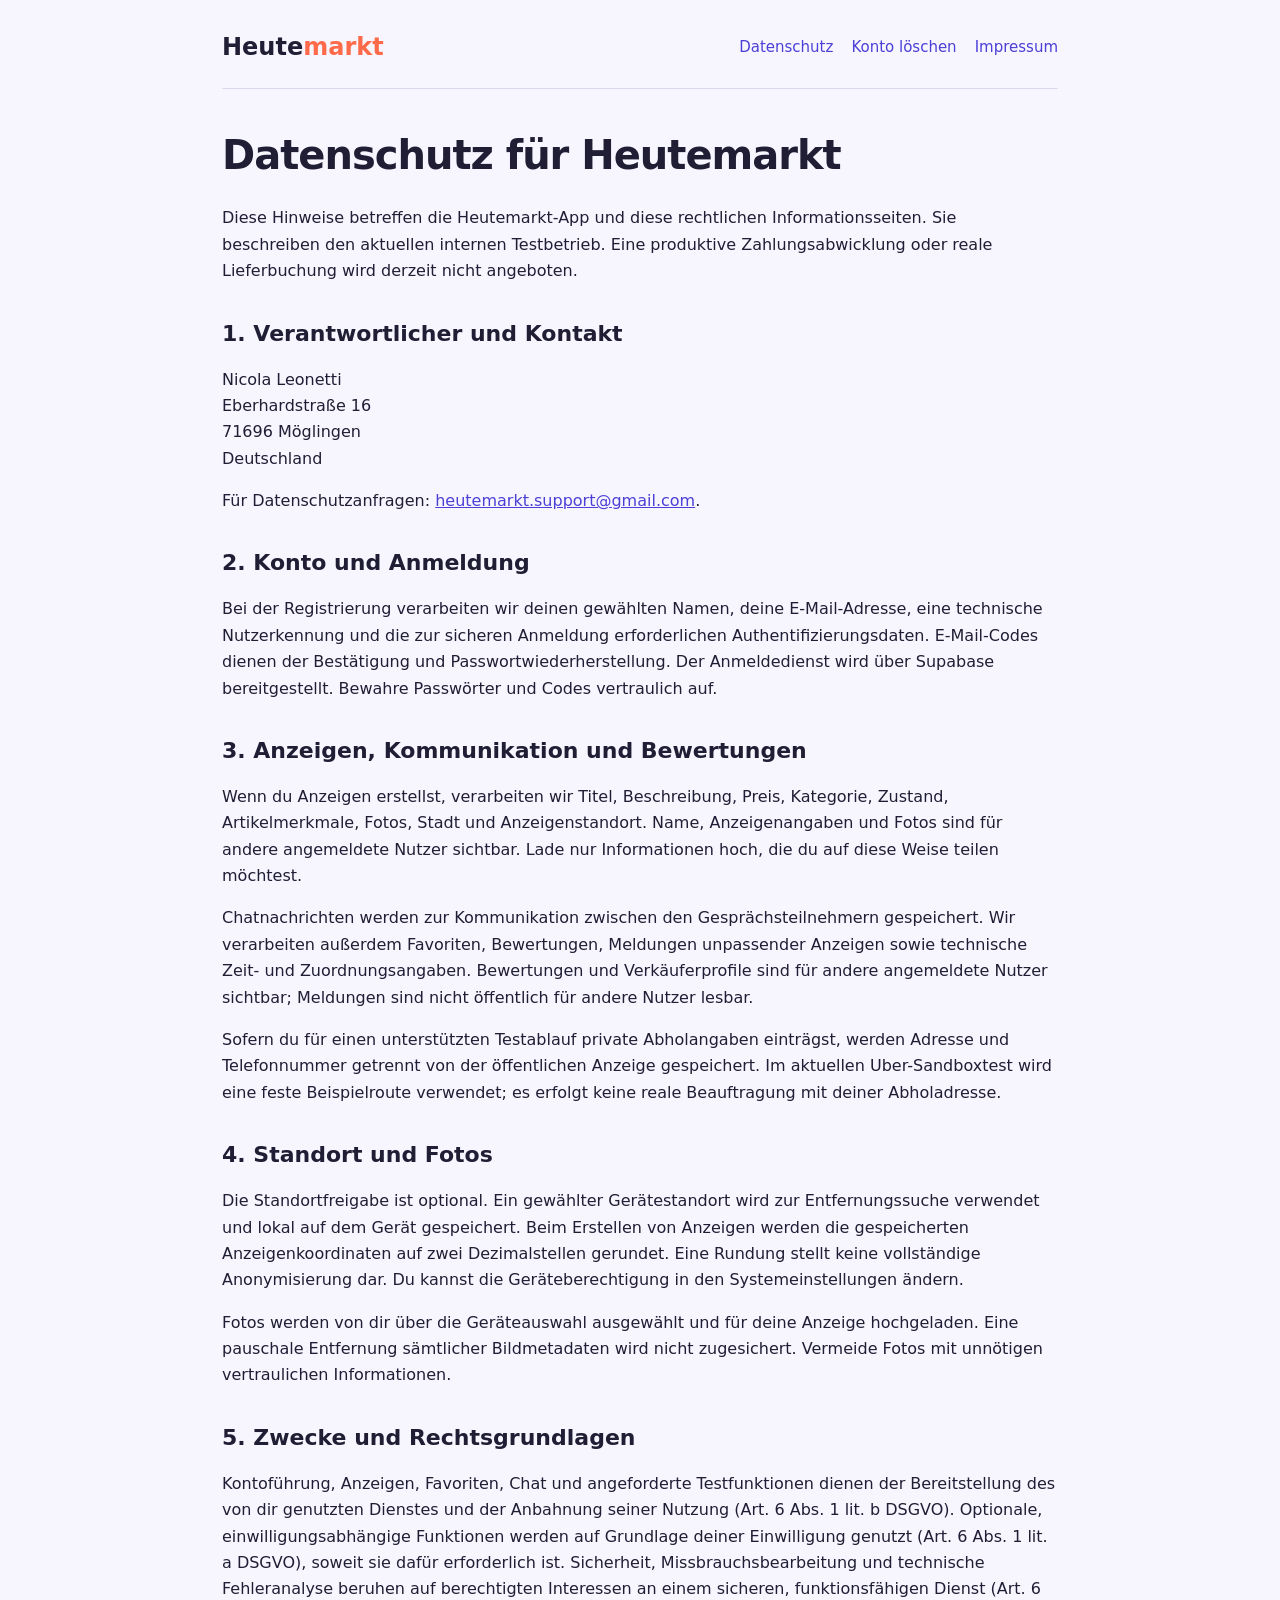
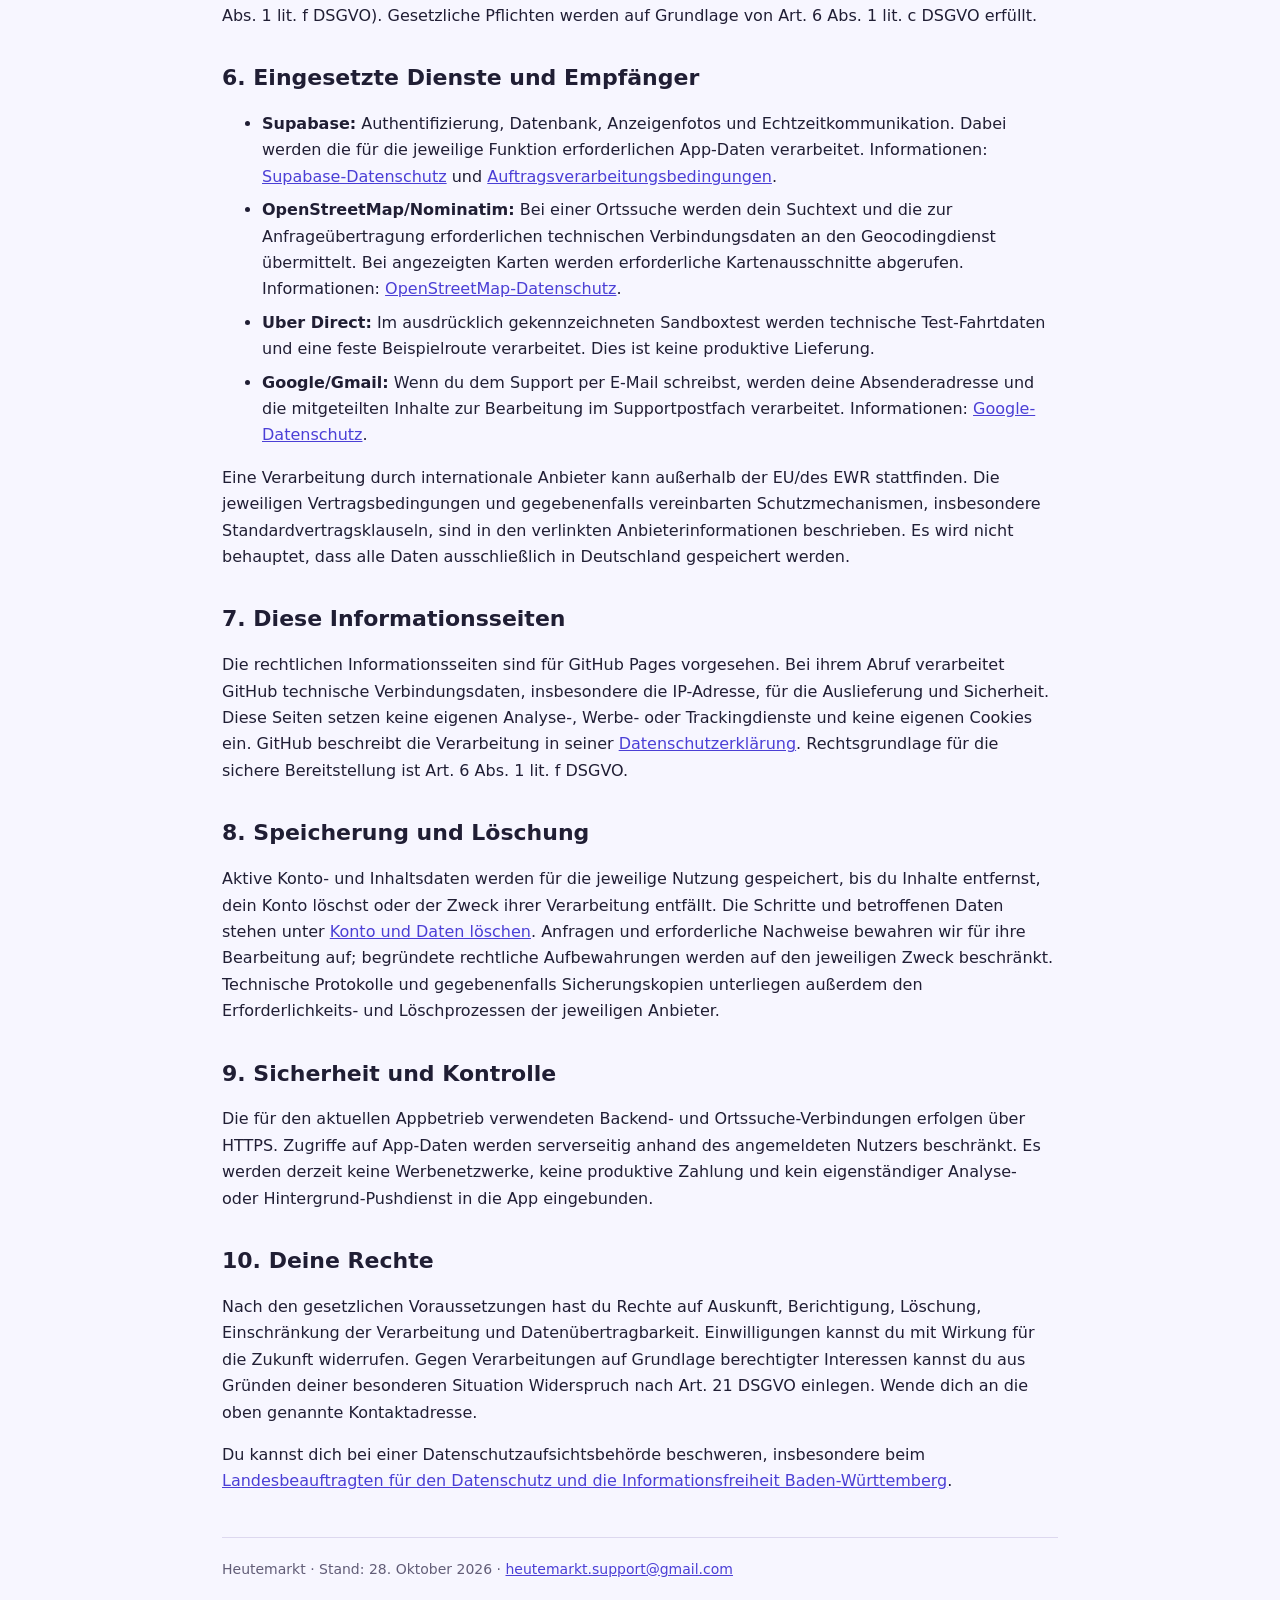
==== datenschutz.html @ 5d6e5380 "Publish Heutemarkt privacy and account deletion pages" ====
<!doctype html><html lang="de"><head><meta charset="utf-8"><meta name="viewport" content="width=device-width,initial-scale=1"><meta name="robots" content="noindex,follow"><link rel="stylesheet" href="style.css"><title>Datenschutz · Heutemarkt</title></head><body><header><a href="index.html">Heute<span>markt</span></a><nav aria-label="Rechtliche Informationen"><a href="datenschutz.html">Datenschutz</a><a href="konto-loeschen.html">Konto löschen</a><a href="impressum.html">Impressum</a></nav></header><main><h1>Datenschutz für Heutemarkt</h1><p>Diese Hinweise betreffen die Heutemarkt-App und diese rechtlichen Informationsseiten. Sie beschreiben den aktuellen internen Testbetrieb. Eine produktive Zahlungsabwicklung oder reale Lieferbuchung wird derzeit nicht angeboten.</p><h2>1. Verantwortlicher und Kontakt</h2><address>Nicola Leonetti<br>Eberhardstraße 16<br>71696 Möglingen<br>Deutschland</address><p>Für Datenschutzanfragen: <a href="mailto:heutemarkt.support@gmail.com">heutemarkt.support@gmail.com</a>.</p><h2>2. Konto und Anmeldung</h2><p>Bei der Registrierung verarbeiten wir deinen gewählten Namen, deine E-Mail-Adresse, eine technische Nutzerkennung und die zur sicheren Anmeldung erforderlichen Authentifizierungsdaten. E-Mail-Codes dienen der Bestätigung und Passwortwiederherstellung. Der Anmeldedienst wird über Supabase bereitgestellt. Bewahre Passwörter und Codes vertraulich auf.</p><h2>3. Anzeigen, Kommunikation und Bewertungen</h2><p>Wenn du Anzeigen erstellst, verarbeiten wir Titel, Beschreibung, Preis, Kategorie, Zustand, Artikelmerkmale, Fotos, Stadt und Anzeigenstandort. Name, Anzeigenangaben und Fotos sind für andere angemeldete Nutzer sichtbar. Lade nur Informationen hoch, die du auf diese Weise teilen möchtest.</p><p>Chatnachrichten werden zur Kommunikation zwischen den Gesprächsteilnehmern gespeichert. Wir verarbeiten außerdem Favoriten, Bewertungen, Meldungen unpassender Anzeigen sowie technische Zeit- und Zuordnungsangaben. Bewertungen und Verkäuferprofile sind für andere angemeldete Nutzer sichtbar; Meldungen sind nicht öffentlich für andere Nutzer lesbar.</p><p>Sofern du für einen unterstützten Testablauf private Abholangaben einträgst, werden Adresse und Telefonnummer getrennt von der öffentlichen Anzeige gespeichert. Im aktuellen Uber-Sandboxtest wird eine feste Beispielroute verwendet; es erfolgt keine reale Beauftragung mit deiner Abholadresse.</p><h2>4. Standort und Fotos</h2><p>Die Standortfreigabe ist optional. Ein gewählter Gerätestandort wird zur Entfernungssuche verwendet und lokal auf dem Gerät gespeichert. Beim Erstellen von Anzeigen werden die gespeicherten Anzeigenkoordinaten auf zwei Dezimalstellen gerundet. Eine Rundung stellt keine vollständige Anonymisierung dar. Du kannst die Geräteberechtigung in den Systemeinstellungen ändern.</p><p>Fotos werden von dir über die Geräteauswahl ausgewählt und für deine Anzeige hochgeladen. Eine pauschale Entfernung sämtlicher Bildmetadaten wird nicht zugesichert. Vermeide Fotos mit unnötigen vertraulichen Informationen.</p><h2>5. Zwecke und Rechtsgrundlagen</h2><p>Kontoführung, Anzeigen, Favoriten, Chat und angeforderte Testfunktionen dienen der Bereitstellung des von dir genutzten Dienstes und der Anbahnung seiner Nutzung (Art. 6 Abs. 1 lit. b DSGVO). Optionale, einwilligungsabhängige Funktionen werden auf Grundlage deiner Einwilligung genutzt (Art. 6 Abs. 1 lit. a DSGVO), soweit sie dafür erforderlich ist. Sicherheit, Missbrauchsbearbeitung und technische Fehleranalyse beruhen auf berechtigten Interessen an einem sicheren, funktionsfähigen Dienst (Art. 6 Abs. 1 lit. f DSGVO). Gesetzliche Pflichten werden auf Grundlage von Art. 6 Abs. 1 lit. c DSGVO erfüllt.</p><h2>6. Eingesetzte Dienste und Empfänger</h2><ul><li><strong>Supabase:</strong> Authentifizierung, Datenbank, Anzeigenfotos und Echtzeitkommunikation. Dabei werden die für die jeweilige Funktion erforderlichen App-Daten verarbeitet. Informationen: <a href="https://supabase.com/privacy">Supabase-Datenschutz</a> und <a href="https://supabase.com/legal/customer-resources/data-processing-addendum">Auftragsverarbeitungsbedingungen</a>.</li><li><strong>OpenStreetMap/Nominatim:</strong> Bei einer Ortssuche werden dein Suchtext und die zur Anfrageübertragung erforderlichen technischen Verbindungsdaten an den Geocodingdienst übermittelt. Bei angezeigten Karten werden erforderliche Kartenausschnitte abgerufen. Informationen: <a href="https://osmfoundation.org/wiki/Privacy_Policy">OpenStreetMap-Datenschutz</a>.</li><li><strong>Uber Direct:</strong> Im ausdrücklich gekennzeichneten Sandboxtest werden technische Test-Fahrtdaten und eine feste Beispielroute verarbeitet. Dies ist keine produktive Lieferung.</li><li><strong>Google/Gmail:</strong> Wenn du dem Support per E-Mail schreibst, werden deine Absenderadresse und die mitgeteilten Inhalte zur Bearbeitung im Supportpostfach verarbeitet. Informationen: <a href="https://policies.google.com/privacy?hl=de">Google-Datenschutz</a>.</li></ul><p>Eine Verarbeitung durch internationale Anbieter kann außerhalb der EU/des EWR stattfinden. Die jeweiligen Vertragsbedingungen und gegebenenfalls vereinbarten Schutzmechanismen, insbesondere Standardvertragsklauseln, sind in den verlinkten Anbieterinformationen beschrieben. Es wird nicht behauptet, dass alle Daten ausschließlich in Deutschland gespeichert werden.</p><h2>7. Diese Informationsseiten</h2><p>Die rechtlichen Informationsseiten sind für GitHub Pages vorgesehen. Bei ihrem Abruf verarbeitet GitHub technische Verbindungsdaten, insbesondere die IP-Adresse, für die Auslieferung und Sicherheit. Diese Seiten setzen keine eigenen Analyse-, Werbe- oder Trackingdienste und keine eigenen Cookies ein. GitHub beschreibt die Verarbeitung in seiner <a href="https://docs.github.com/en/site-policy/privacy-policies/github-general-privacy-statement">Datenschutzerklärung</a>. Rechtsgrundlage für die sichere Bereitstellung ist Art. 6 Abs. 1 lit. f DSGVO.</p><h2>8. Speicherung und Löschung</h2><p>Aktive Konto- und Inhaltsdaten werden für die jeweilige Nutzung gespeichert, bis du Inhalte entfernst, dein Konto löschst oder der Zweck ihrer Verarbeitung entfällt. Die Schritte und betroffenen Daten stehen unter <a href="konto-loeschen.html">Konto und Daten löschen</a>. Anfragen und erforderliche Nachweise bewahren wir für ihre Bearbeitung auf; begründete rechtliche Aufbewahrungen werden auf den jeweiligen Zweck beschränkt. Technische Protokolle und gegebenenfalls Sicherungskopien unterliegen außerdem den Erforderlichkeits- und Löschprozessen der jeweiligen Anbieter.</p><h2>9. Sicherheit und Kontrolle</h2><p>Die für den aktuellen Appbetrieb verwendeten Backend- und Ortssuche-Verbindungen erfolgen über HTTPS. Zugriffe auf App-Daten werden serverseitig anhand des angemeldeten Nutzers beschränkt. Es werden derzeit keine Werbenetzwerke, keine produktive Zahlung und kein eigenständiger Analyse- oder Hintergrund-Pushdienst in die App eingebunden.</p><h2>10. Deine Rechte</h2><p>Nach den gesetzlichen Voraussetzungen hast du Rechte auf Auskunft, Berichtigung, Löschung, Einschränkung der Verarbeitung und Datenübertragbarkeit. Einwilligungen kannst du mit Wirkung für die Zukunft widerrufen. Gegen Verarbeitungen auf Grundlage berechtigter Interessen kannst du aus Gründen deiner besonderen Situation Widerspruch nach Art. 21 DSGVO einlegen. Wende dich an die oben genannte Kontaktadresse.</p><p>Du kannst dich bei einer Datenschutzaufsichtsbehörde beschweren, insbesondere beim <a href="https://www.baden-wuerttemberg.datenschutz.de/beschwerde/">Landesbeauftragten für den Datenschutz und die Informationsfreiheit Baden-Württemberg</a>.</p></main><footer>Heutemarkt · Stand: 28. Oktober 2026 · <a href="mailto:heutemarkt.support@gmail.com">heutemarkt.support@gmail.com</a></footer></body></html>
---- style.css ----
:root{font-family:system-ui,-apple-system,Segoe UI,sans-serif;color:#201e34;background:#f7f6ff;line-height:1.65}*{box-sizing:border-box}body{max-width:880px;margin:auto;padding:28px 22px 60px}header{display:flex;flex-wrap:wrap;gap:20px;align-items:center;justify-content:space-between;border-bottom:1px solid #ddd8ef;padding-bottom:20px}header a{font-size:24px;font-weight:800;text-decoration:none;color:#201e34}header span{color:#ff6b4a}nav{display:flex;gap:18px;flex-wrap:wrap}nav a{font-size:15px;font-weight:500;color:#4b3fd6}main{margin:42px 0}h1{font-size:clamp(28px,5vw,40px);line-height:1.2;letter-spacing:-1px}h2{font-size:22px;line-height:1.35;margin-top:34px}a{color:#4b3fd6;overflow-wrap:anywhere}address{font-style:normal}.note{padding:18px 22px;border-left:4px solid #4b3fd6;background:#eeebff;border-radius:6px}.action{display:inline-block;padding:12px 18px;border-radius:10px;color:#fff;background:#4b3fd6;text-decoration:none;font-weight:650}footer{border-top:1px solid #ddd8ef;padding-top:20px;font-size:14px;color:#625d77}li{margin:7px 0}
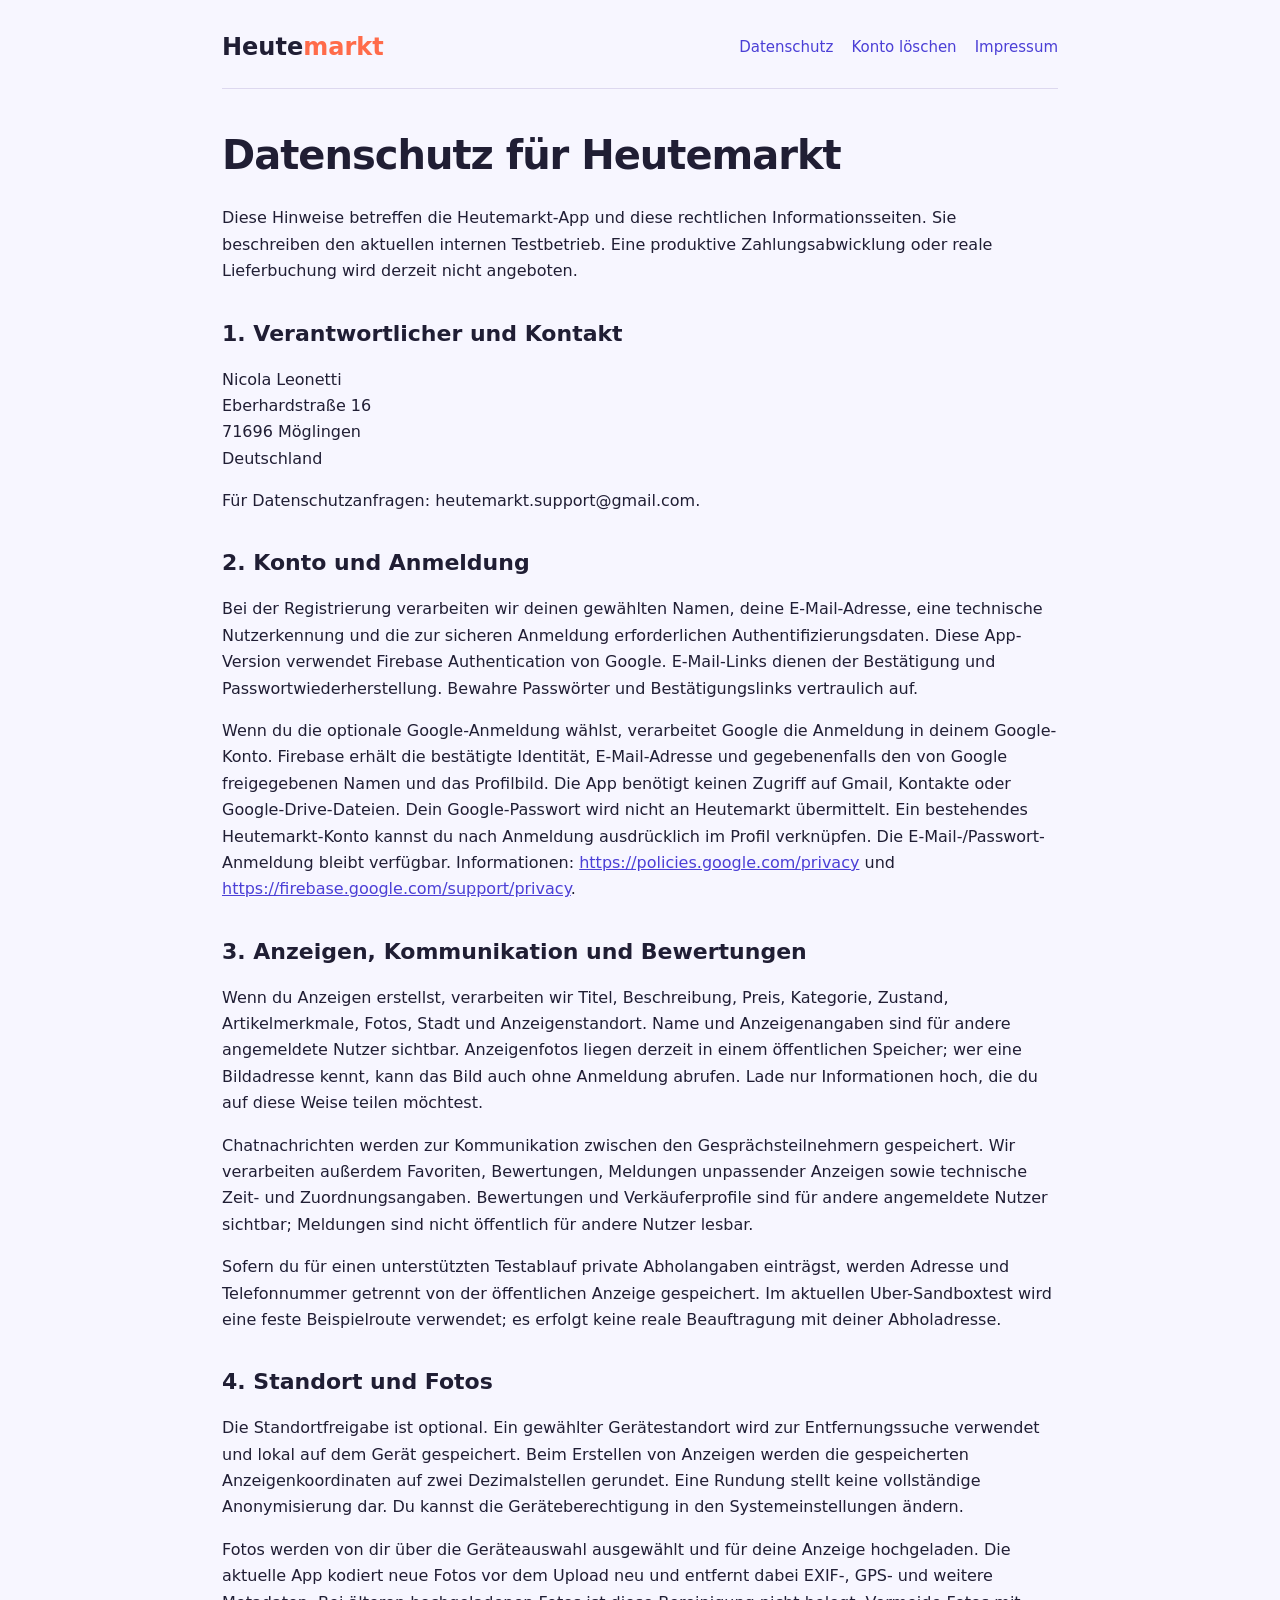
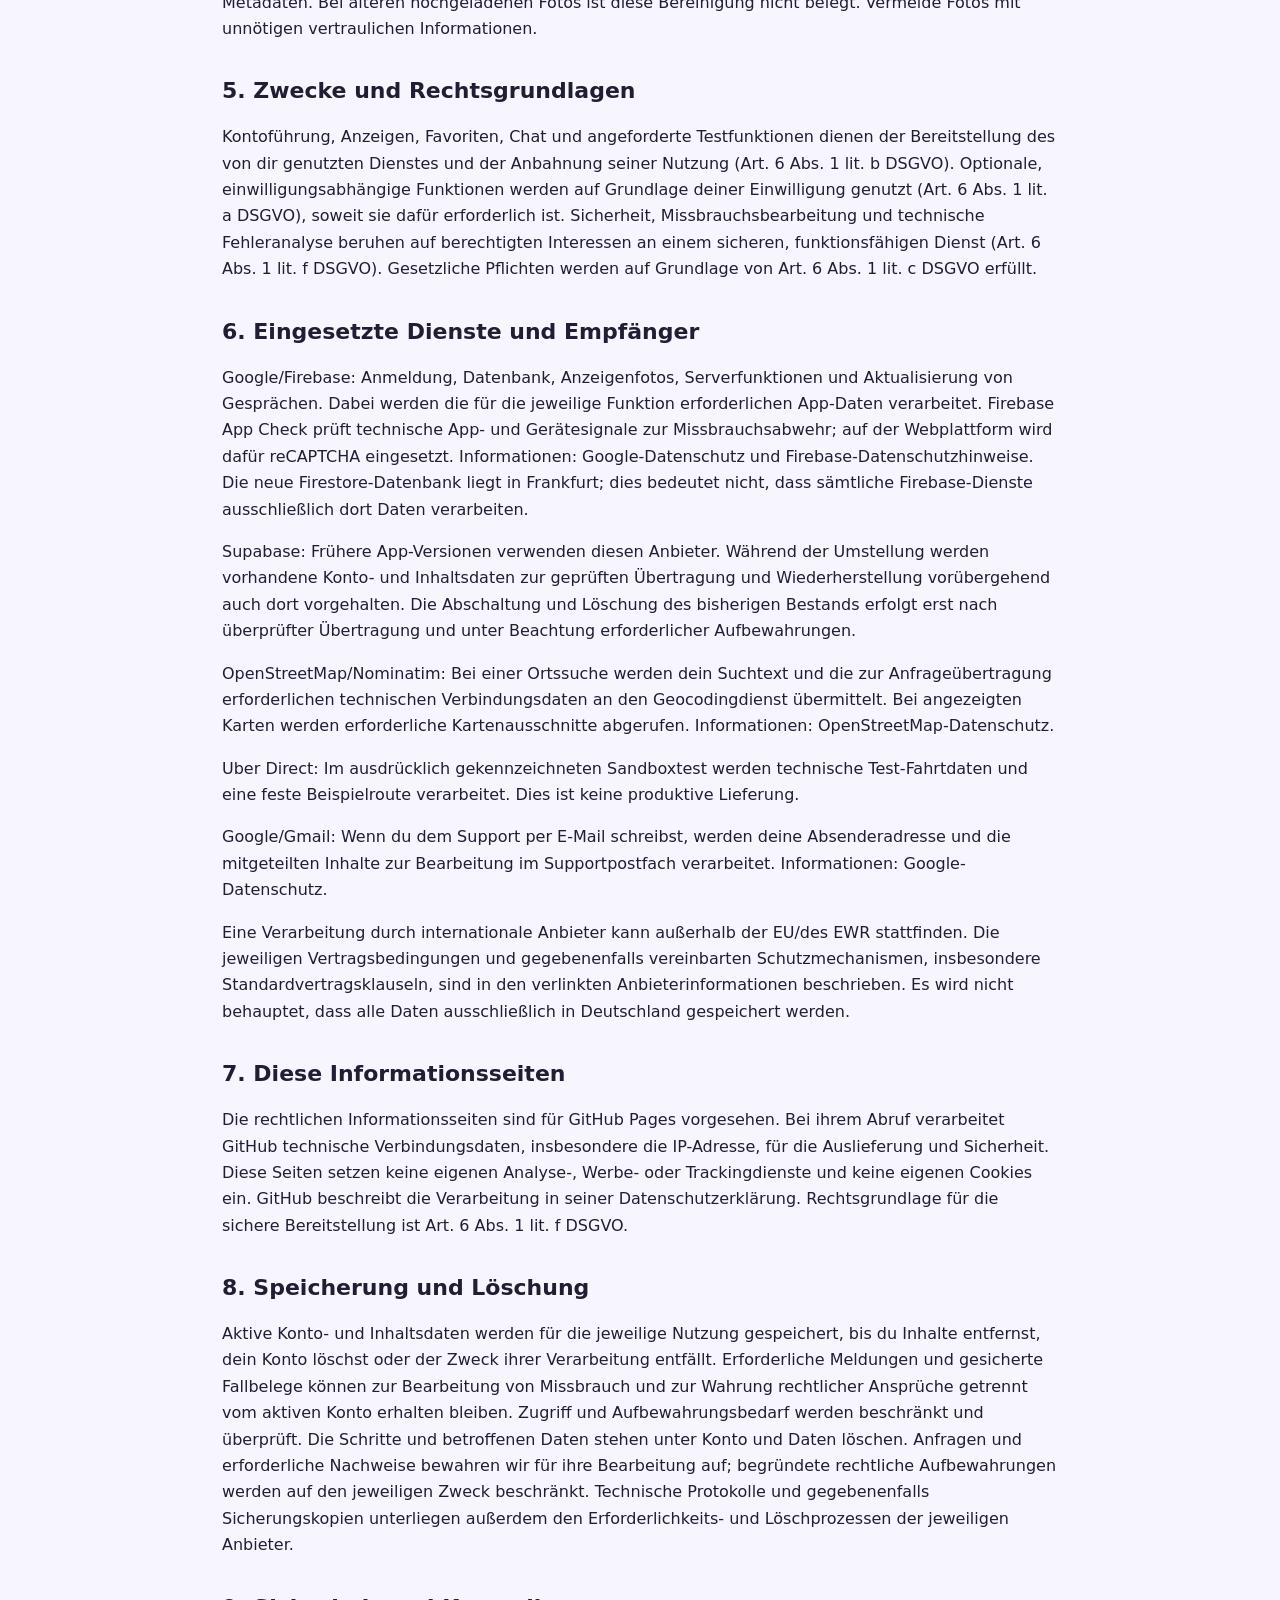
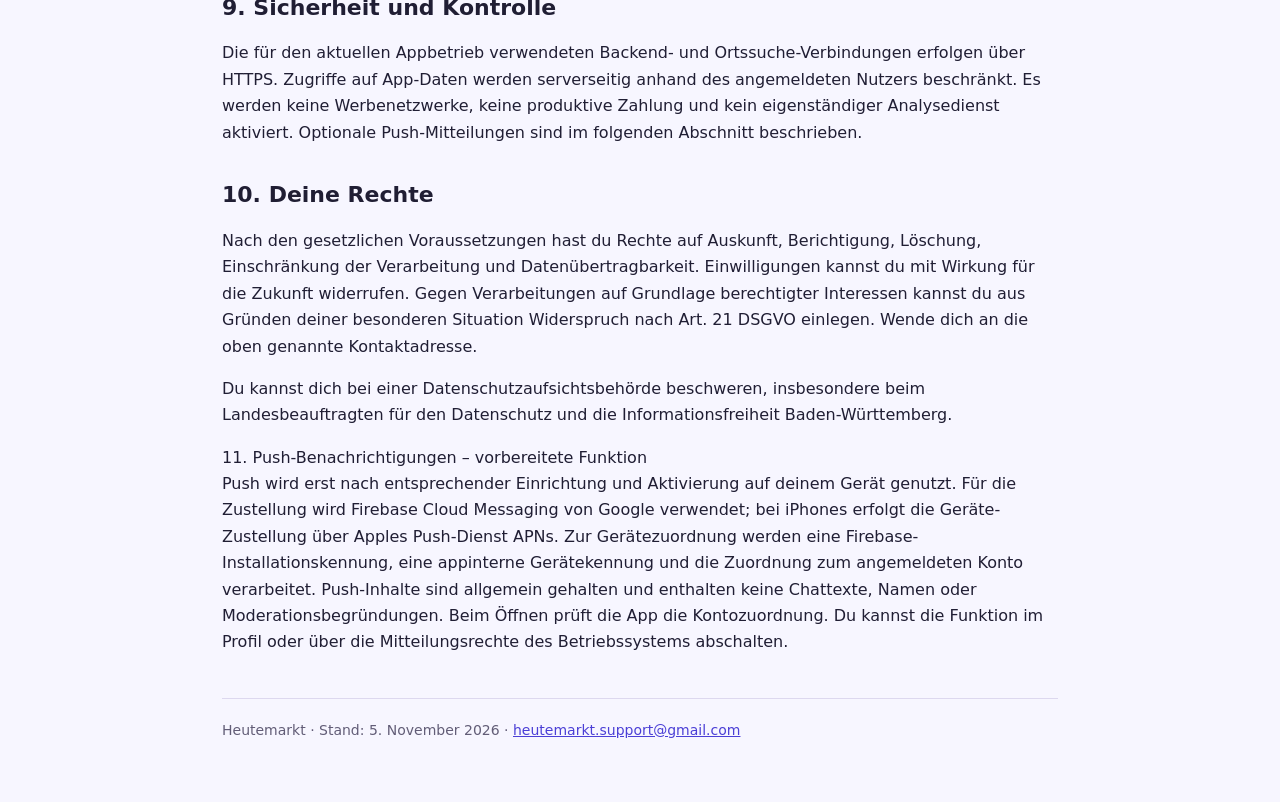
==== commit 31aca2b0: "Align privacy and deletion information with Firebase operation" ====
--- a/datenschutz.html
+++ b/datenschutz.html
@@ -1 +1 @@
-<!doctype html><html lang="de"><head><meta charset="utf-8"><meta name="viewport" content="width=device-width,initial-scale=1"><meta name="robots" content="noindex,follow"><link rel="stylesheet" href="style.css"><title>Datenschutz · Heutemarkt</title></head><body><header><a href="index.html">Heute<span>markt</span></a><nav aria-label="Rechtliche Informationen"><a href="datenschutz.html">Datenschutz</a><a href="konto-loeschen.html">Konto löschen</a><a href="impressum.html">Impressum</a></nav></header><main><h1>Datenschutz für Heutemarkt</h1><p>Diese Hinweise betreffen die Heutemarkt-App und diese rechtlichen Informationsseiten. Sie beschreiben den aktuellen internen Testbetrieb. Eine produktive Zahlungsabwicklung oder reale Lieferbuchung wird derzeit nicht angeboten.</p><h2>1. Verantwortlicher und Kontakt</h2><address>Nicola Leonetti<br>Eberhardstraße 16<br>71696 Möglingen<br>Deutschland</address><p>Für Datenschutzanfragen: <a href="mailto:heutemarkt.support@gmail.com">heutemarkt.support@gmail.com</a>.</p><h2>2. Konto und Anmeldung</h2><p>Bei der Registrierung verarbeiten wir deinen gewählten Namen, deine E-Mail-Adresse, eine technische Nutzerkennung und die zur sicheren Anmeldung erforderlichen Authentifizierungsdaten. E-Mail-Codes dienen der Bestätigung und Passwortwiederherstellung. Der Anmeldedienst wird über Supabase bereitgestellt. Bewahre Passwörter und Codes vertraulich auf.</p><h2>3. Anzeigen, Kommunikation und Bewertungen</h2><p>Wenn du Anzeigen erstellst, verarbeiten wir Titel, Beschreibung, Preis, Kategorie, Zustand, Artikelmerkmale, Fotos, Stadt und Anzeigenstandort. Name, Anzeigenangaben und Fotos sind für andere angemeldete Nutzer sichtbar. Lade nur Informationen hoch, die du auf diese Weise teilen möchtest.</p><p>Chatnachrichten werden zur Kommunikation zwischen den Gesprächsteilnehmern gespeichert. Wir verarbeiten außerdem Favoriten, Bewertungen, Meldungen unpassender Anzeigen sowie technische Zeit- und Zuordnungsangaben. Bewertungen und Verkäuferprofile sind für andere angemeldete Nutzer sichtbar; Meldungen sind nicht öffentlich für andere Nutzer lesbar.</p><p>Sofern du für einen unterstützten Testablauf private Abholangaben einträgst, werden Adresse und Telefonnummer getrennt von der öffentlichen Anzeige gespeichert. Im aktuellen Uber-Sandboxtest wird eine feste Beispielroute verwendet; es erfolgt keine reale Beauftragung mit deiner Abholadresse.</p><h2>4. Standort und Fotos</h2><p>Die Standortfreigabe ist optional. Ein gewählter Gerätestandort wird zur Entfernungssuche verwendet und lokal auf dem Gerät gespeichert. Beim Erstellen von Anzeigen werden die gespeicherten Anzeigenkoordinaten auf zwei Dezimalstellen gerundet. Eine Rundung stellt keine vollständige Anonymisierung dar. Du kannst die Geräteberechtigung in den Systemeinstellungen ändern.</p><p>Fotos werden von dir über die Geräteauswahl ausgewählt und für deine Anzeige hochgeladen. Eine pauschale Entfernung sämtlicher Bildmetadaten wird nicht zugesichert. Vermeide Fotos mit unnötigen vertraulichen Informationen.</p><h2>5. Zwecke und Rechtsgrundlagen</h2><p>Kontoführung, Anzeigen, Favoriten, Chat und angeforderte Testfunktionen dienen der Bereitstellung des von dir genutzten Dienstes und der Anbahnung seiner Nutzung (Art. 6 Abs. 1 lit. b DSGVO). Optionale, einwilligungsabhängige Funktionen werden auf Grundlage deiner Einwilligung genutzt (Art. 6 Abs. 1 lit. a DSGVO), soweit sie dafür erforderlich ist. Sicherheit, Missbrauchsbearbeitung und technische Fehleranalyse beruhen auf berechtigten Interessen an einem sicheren, funktionsfähigen Dienst (Art. 6 Abs. 1 lit. f DSGVO). Gesetzliche Pflichten werden auf Grundlage von Art. 6 Abs. 1 lit. c DSGVO erfüllt.</p><h2>6. Eingesetzte Dienste und Empfänger</h2><ul><li><strong>Supabase:</strong> Authentifizierung, Datenbank, Anzeigenfotos und Echtzeitkommunikation. Dabei werden die für die jeweilige Funktion erforderlichen App-Daten verarbeitet. Informationen: <a href="https://supabase.com/privacy">Supabase-Datenschutz</a> und <a href="https://supabase.com/legal/customer-resources/data-processing-addendum">Auftragsverarbeitungsbedingungen</a>.</li><li><strong>OpenStreetMap/Nominatim:</strong> Bei einer Ortssuche werden dein Suchtext und die zur Anfrageübertragung erforderlichen technischen Verbindungsdaten an den Geocodingdienst übermittelt. Bei angezeigten Karten werden erforderliche Kartenausschnitte abgerufen. Informationen: <a href="https://osmfoundation.org/wiki/Privacy_Policy">OpenStreetMap-Datenschutz</a>.</li><li><strong>Uber Direct:</strong> Im ausdrücklich gekennzeichneten Sandboxtest werden technische Test-Fahrtdaten und eine feste Beispielroute verarbeitet. Dies ist keine produktive Lieferung.</li><li><strong>Google/Gmail:</strong> Wenn du dem Support per E-Mail schreibst, werden deine Absenderadresse und die mitgeteilten Inhalte zur Bearbeitung im Supportpostfach verarbeitet. Informationen: <a href="https://policies.google.com/privacy?hl=de">Google-Datenschutz</a>.</li></ul><p>Eine Verarbeitung durch internationale Anbieter kann außerhalb der EU/des EWR stattfinden. Die jeweiligen Vertragsbedingungen und gegebenenfalls vereinbarten Schutzmechanismen, insbesondere Standardvertragsklauseln, sind in den verlinkten Anbieterinformationen beschrieben. Es wird nicht behauptet, dass alle Daten ausschließlich in Deutschland gespeichert werden.</p><h2>7. Diese Informationsseiten</h2><p>Die rechtlichen Informationsseiten sind für GitHub Pages vorgesehen. Bei ihrem Abruf verarbeitet GitHub technische Verbindungsdaten, insbesondere die IP-Adresse, für die Auslieferung und Sicherheit. Diese Seiten setzen keine eigenen Analyse-, Werbe- oder Trackingdienste und keine eigenen Cookies ein. GitHub beschreibt die Verarbeitung in seiner <a href="https://docs.github.com/en/site-policy/privacy-policies/github-general-privacy-statement">Datenschutzerklärung</a>. Rechtsgrundlage für die sichere Bereitstellung ist Art. 6 Abs. 1 lit. f DSGVO.</p><h2>8. Speicherung und Löschung</h2><p>Aktive Konto- und Inhaltsdaten werden für die jeweilige Nutzung gespeichert, bis du Inhalte entfernst, dein Konto löschst oder der Zweck ihrer Verarbeitung entfällt. Die Schritte und betroffenen Daten stehen unter <a href="konto-loeschen.html">Konto und Daten löschen</a>. Anfragen und erforderliche Nachweise bewahren wir für ihre Bearbeitung auf; begründete rechtliche Aufbewahrungen werden auf den jeweiligen Zweck beschränkt. Technische Protokolle und gegebenenfalls Sicherungskopien unterliegen außerdem den Erforderlichkeits- und Löschprozessen der jeweiligen Anbieter.</p><h2>9. Sicherheit und Kontrolle</h2><p>Die für den aktuellen Appbetrieb verwendeten Backend- und Ortssuche-Verbindungen erfolgen über HTTPS. Zugriffe auf App-Daten werden serverseitig anhand des angemeldeten Nutzers beschränkt. Es werden derzeit keine Werbenetzwerke, keine produktive Zahlung und kein eigenständiger Analyse- oder Hintergrund-Pushdienst in die App eingebunden.</p><h2>10. Deine Rechte</h2><p>Nach den gesetzlichen Voraussetzungen hast du Rechte auf Auskunft, Berichtigung, Löschung, Einschränkung der Verarbeitung und Datenübertragbarkeit. Einwilligungen kannst du mit Wirkung für die Zukunft widerrufen. Gegen Verarbeitungen auf Grundlage berechtigter Interessen kannst du aus Gründen deiner besonderen Situation Widerspruch nach Art. 21 DSGVO einlegen. Wende dich an die oben genannte Kontaktadresse.</p><p>Du kannst dich bei einer Datenschutzaufsichtsbehörde beschweren, insbesondere beim <a href="https://www.baden-wuerttemberg.datenschutz.de/beschwerde/">Landesbeauftragten für den Datenschutz und die Informationsfreiheit Baden-Württemberg</a>.</p></main><footer>Heutemarkt · Stand: 28. Oktober 2026 · <a href="mailto:heutemarkt.support@gmail.com">heutemarkt.support@gmail.com</a></footer></body></html>+<!doctype html><html lang="de"><head><meta charset="utf-8"><meta name="viewport" content="width=device-width,initial-scale=1"><meta name="robots" content="noindex,follow"><link rel="stylesheet" href="style.css"><title>Datenschutz · Heutemarkt</title></head><body><header><a href="index.html">Heute<span>markt</span></a><nav aria-label="Rechtliche Informationen"><a href="datenschutz.html">Datenschutz</a><a href="konto-loeschen.html">Konto löschen</a><a href="impressum.html">Impressum</a></nav></header><main><h1>Datenschutz für Heutemarkt</h1><p>Diese Hinweise betreffen die Heutemarkt-App und diese rechtlichen Informationsseiten. Sie beschreiben den aktuellen internen Testbetrieb. Eine produktive Zahlungsabwicklung oder reale Lieferbuchung wird derzeit nicht angeboten.</p><h2>1. Verantwortlicher und Kontakt</h2><p>Nicola Leonetti<br>Eberhardstraße 16<br>71696 Möglingen<br>Deutschland</p><p>Für Datenschutzanfragen: heutemarkt.support@gmail.com.</p><h2>2. Konto und Anmeldung</h2><p>Bei der Registrierung verarbeiten wir deinen gewählten Namen, deine E-Mail-Adresse, eine technische Nutzerkennung und die zur sicheren Anmeldung erforderlichen Authentifizierungsdaten. Diese App-Version verwendet Firebase Authentication von Google. E-Mail-Links dienen der Bestätigung und Passwortwiederherstellung. Bewahre Passwörter und Bestätigungslinks vertraulich auf.</p><p>Wenn du die optionale Google-Anmeldung wählst, verarbeitet Google die Anmeldung in deinem Google-Konto. Firebase erhält die bestätigte Identität, E-Mail-Adresse und gegebenenfalls den von Google freigegebenen Namen und das Profilbild. Die App benötigt keinen Zugriff auf Gmail, Kontakte oder Google-Drive-Dateien. Dein Google-Passwort wird nicht an Heutemarkt übermittelt. Ein bestehendes Heutemarkt-Konto kannst du nach Anmeldung ausdrücklich im Profil verknüpfen. Die E-Mail-/Passwort-Anmeldung bleibt verfügbar. Informationen: <a href="https://policies.google.com/privacy">https://policies.google.com/privacy</a> und <a href="https://firebase.google.com/support/privacy">https://firebase.google.com/support/privacy</a>.</p><h2>3. Anzeigen, Kommunikation und Bewertungen</h2><p>Wenn du Anzeigen erstellst, verarbeiten wir Titel, Beschreibung, Preis, Kategorie, Zustand, Artikelmerkmale, Fotos, Stadt und Anzeigenstandort. Name und Anzeigenangaben sind für andere angemeldete Nutzer sichtbar. Anzeigenfotos liegen derzeit in einem öffentlichen Speicher; wer eine Bildadresse kennt, kann das Bild auch ohne Anmeldung abrufen. Lade nur Informationen hoch, die du auf diese Weise teilen möchtest.</p><p>Chatnachrichten werden zur Kommunikation zwischen den Gesprächsteilnehmern gespeichert. Wir verarbeiten außerdem Favoriten, Bewertungen, Meldungen unpassender Anzeigen sowie technische Zeit- und Zuordnungsangaben. Bewertungen und Verkäuferprofile sind für andere angemeldete Nutzer sichtbar; Meldungen sind nicht öffentlich für andere Nutzer lesbar.</p><p>Sofern du für einen unterstützten Testablauf private Abholangaben einträgst, werden Adresse und Telefonnummer getrennt von der öffentlichen Anzeige gespeichert. Im aktuellen Uber-Sandboxtest wird eine feste Beispielroute verwendet; es erfolgt keine reale Beauftragung mit deiner Abholadresse.</p><h2>4. Standort und Fotos</h2><p>Die Standortfreigabe ist optional. Ein gewählter Gerätestandort wird zur Entfernungssuche verwendet und lokal auf dem Gerät gespeichert. Beim Erstellen von Anzeigen werden die gespeicherten Anzeigenkoordinaten auf zwei Dezimalstellen gerundet. Eine Rundung stellt keine vollständige Anonymisierung dar. Du kannst die Geräteberechtigung in den Systemeinstellungen ändern.</p><p>Fotos werden von dir über die Geräteauswahl ausgewählt und für deine Anzeige hochgeladen. Die aktuelle App kodiert neue Fotos vor dem Upload neu und entfernt dabei EXIF-, GPS- und weitere Metadaten. Bei älteren hochgeladenen Fotos ist diese Bereinigung nicht belegt. Vermeide Fotos mit unnötigen vertraulichen Informationen.</p><h2>5. Zwecke und Rechtsgrundlagen</h2><p>Kontoführung, Anzeigen, Favoriten, Chat und angeforderte Testfunktionen dienen der Bereitstellung des von dir genutzten Dienstes und der Anbahnung seiner Nutzung (Art. 6 Abs. 1 lit. b DSGVO). Optionale, einwilligungsabhängige Funktionen werden auf Grundlage deiner Einwilligung genutzt (Art. 6 Abs. 1 lit. a DSGVO), soweit sie dafür erforderlich ist. Sicherheit, Missbrauchsbearbeitung und technische Fehleranalyse beruhen auf berechtigten Interessen an einem sicheren, funktionsfähigen Dienst (Art. 6 Abs. 1 lit. f DSGVO). Gesetzliche Pflichten werden auf Grundlage von Art. 6 Abs. 1 lit. c DSGVO erfüllt.</p><h2>6. Eingesetzte Dienste und Empfänger</h2><p>Google/Firebase: Anmeldung, Datenbank, Anzeigenfotos, Serverfunktionen und Aktualisierung von Gesprächen. Dabei werden die für die jeweilige Funktion erforderlichen App-Daten verarbeitet. Firebase App Check prüft technische App- und Gerätesignale zur Missbrauchsabwehr; auf der Webplattform wird dafür reCAPTCHA eingesetzt. Informationen: Google-Datenschutz und Firebase-Datenschutzhinweise. Die neue Firestore-Datenbank liegt in Frankfurt; dies bedeutet nicht, dass sämtliche Firebase-Dienste ausschließlich dort Daten verarbeiten.</p><p>Supabase: Frühere App-Versionen verwenden diesen Anbieter. Während der Umstellung werden vorhandene Konto- und Inhaltsdaten zur geprüften Übertragung und Wiederherstellung vorübergehend auch dort vorgehalten. Die Abschaltung und Löschung des bisherigen Bestands erfolgt erst nach überprüfter Übertragung und unter Beachtung erforderlicher Aufbewahrungen.</p><p>OpenStreetMap/Nominatim: Bei einer Ortssuche werden dein Suchtext und die zur Anfrageübertragung erforderlichen technischen Verbindungsdaten an den Geocodingdienst übermittelt. Bei angezeigten Karten werden erforderliche Kartenausschnitte abgerufen. Informationen: OpenStreetMap-Datenschutz.</p><p>Uber Direct: Im ausdrücklich gekennzeichneten Sandboxtest werden technische Test-Fahrtdaten und eine feste Beispielroute verarbeitet. Dies ist keine produktive Lieferung.</p><p>Google/Gmail: Wenn du dem Support per E-Mail schreibst, werden deine Absenderadresse und die mitgeteilten Inhalte zur Bearbeitung im Supportpostfach verarbeitet. Informationen: Google-Datenschutz.</p><p>Eine Verarbeitung durch internationale Anbieter kann außerhalb der EU/des EWR stattfinden. Die jeweiligen Vertragsbedingungen und gegebenenfalls vereinbarten Schutzmechanismen, insbesondere Standardvertragsklauseln, sind in den verlinkten Anbieterinformationen beschrieben. Es wird nicht behauptet, dass alle Daten ausschließlich in Deutschland gespeichert werden.</p><h2>7. Diese Informationsseiten</h2><p>Die rechtlichen Informationsseiten sind für GitHub Pages vorgesehen. Bei ihrem Abruf verarbeitet GitHub technische Verbindungsdaten, insbesondere die IP-Adresse, für die Auslieferung und Sicherheit. Diese Seiten setzen keine eigenen Analyse-, Werbe- oder Trackingdienste und keine eigenen Cookies ein. GitHub beschreibt die Verarbeitung in seiner Datenschutzerklärung. Rechtsgrundlage für die sichere Bereitstellung ist Art. 6 Abs. 1 lit. f DSGVO.</p><h2>8. Speicherung und Löschung</h2><p>Aktive Konto- und Inhaltsdaten werden für die jeweilige Nutzung gespeichert, bis du Inhalte entfernst, dein Konto löschst oder der Zweck ihrer Verarbeitung entfällt. Erforderliche Meldungen und gesicherte Fallbelege können zur Bearbeitung von Missbrauch und zur Wahrung rechtlicher Ansprüche getrennt vom aktiven Konto erhalten bleiben. Zugriff und Aufbewahrungsbedarf werden beschränkt und überprüft. Die Schritte und betroffenen Daten stehen unter Konto und Daten löschen. Anfragen und erforderliche Nachweise bewahren wir für ihre Bearbeitung auf; begründete rechtliche Aufbewahrungen werden auf den jeweiligen Zweck beschränkt. Technische Protokolle und gegebenenfalls Sicherungskopien unterliegen außerdem den Erforderlichkeits- und Löschprozessen der jeweiligen Anbieter.</p><h2>9. Sicherheit und Kontrolle</h2><p>Die für den aktuellen Appbetrieb verwendeten Backend- und Ortssuche-Verbindungen erfolgen über HTTPS. Zugriffe auf App-Daten werden serverseitig anhand des angemeldeten Nutzers beschränkt. Es werden keine Werbenetzwerke, keine produktive Zahlung und kein eigenständiger Analysedienst aktiviert. Optionale Push-Mitteilungen sind im folgenden Abschnitt beschrieben.</p><h2>10. Deine Rechte</h2><p>Nach den gesetzlichen Voraussetzungen hast du Rechte auf Auskunft, Berichtigung, Löschung, Einschränkung der Verarbeitung und Datenübertragbarkeit. Einwilligungen kannst du mit Wirkung für die Zukunft widerrufen. Gegen Verarbeitungen auf Grundlage berechtigter Interessen kannst du aus Gründen deiner besonderen Situation Widerspruch nach Art. 21 DSGVO einlegen. Wende dich an die oben genannte Kontaktadresse.</p><p>Du kannst dich bei einer Datenschutzaufsichtsbehörde beschweren, insbesondere beim Landesbeauftragten für den Datenschutz und die Informationsfreiheit Baden-Württemberg.</p><p>11. Push-Benachrichtigungen – vorbereitete Funktion<br>Push wird erst nach entsprechender Einrichtung und Aktivierung auf deinem Gerät genutzt. Für die Zustellung wird Firebase Cloud Messaging von Google verwendet; bei iPhones erfolgt die Geräte-Zustellung über Apples Push-Dienst APNs. Zur Gerätezuordnung werden eine Firebase-Installationskennung, eine appinterne Gerätekennung und die Zuordnung zum angemeldeten Konto verarbeitet. Push-Inhalte sind allgemein gehalten und enthalten keine Chattexte, Namen oder Moderationsbegründungen. Beim Öffnen prüft die App die Kontozuordnung. Du kannst die Funktion im Profil oder über die Mitteilungsrechte des Betriebssystems abschalten.</p></main><footer>Heutemarkt · Stand: 5. November 2026 · <a href="mailto:heutemarkt.support@gmail.com">heutemarkt.support@gmail.com</a></footer></body></html>
